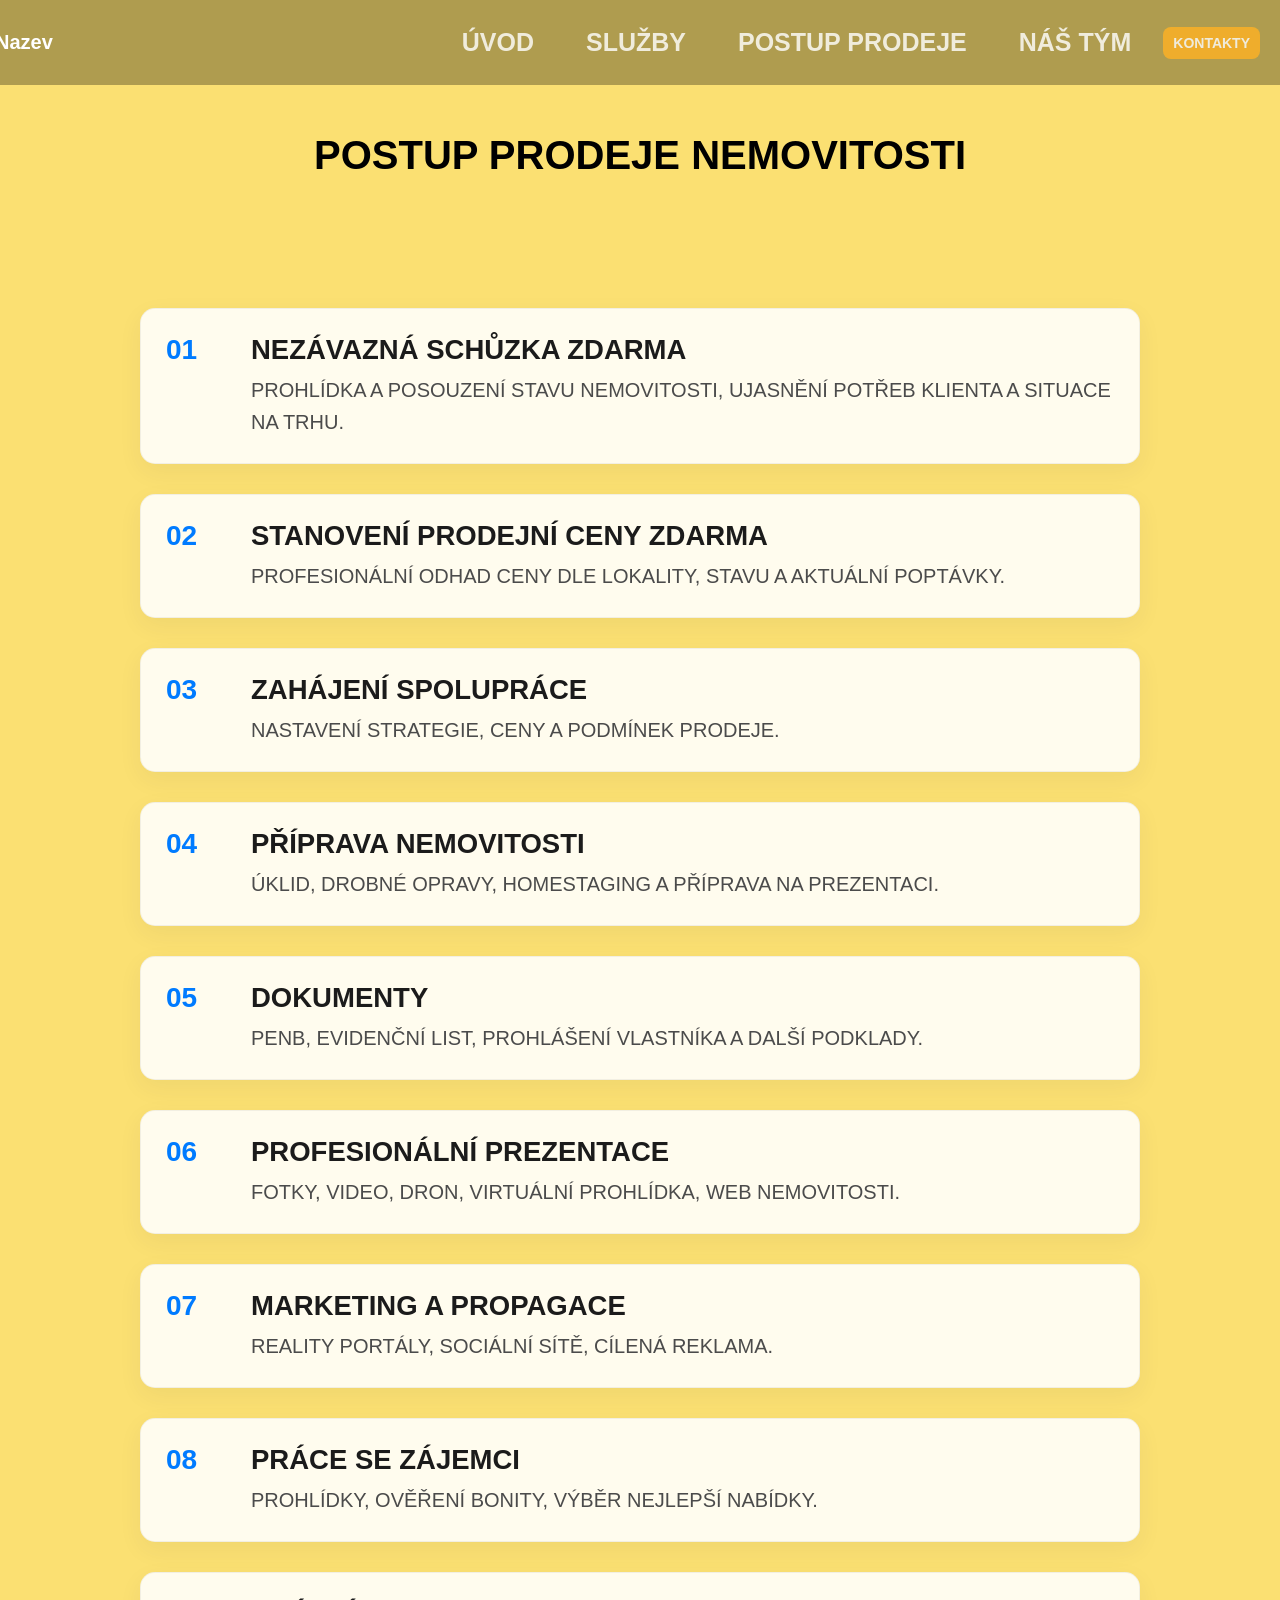
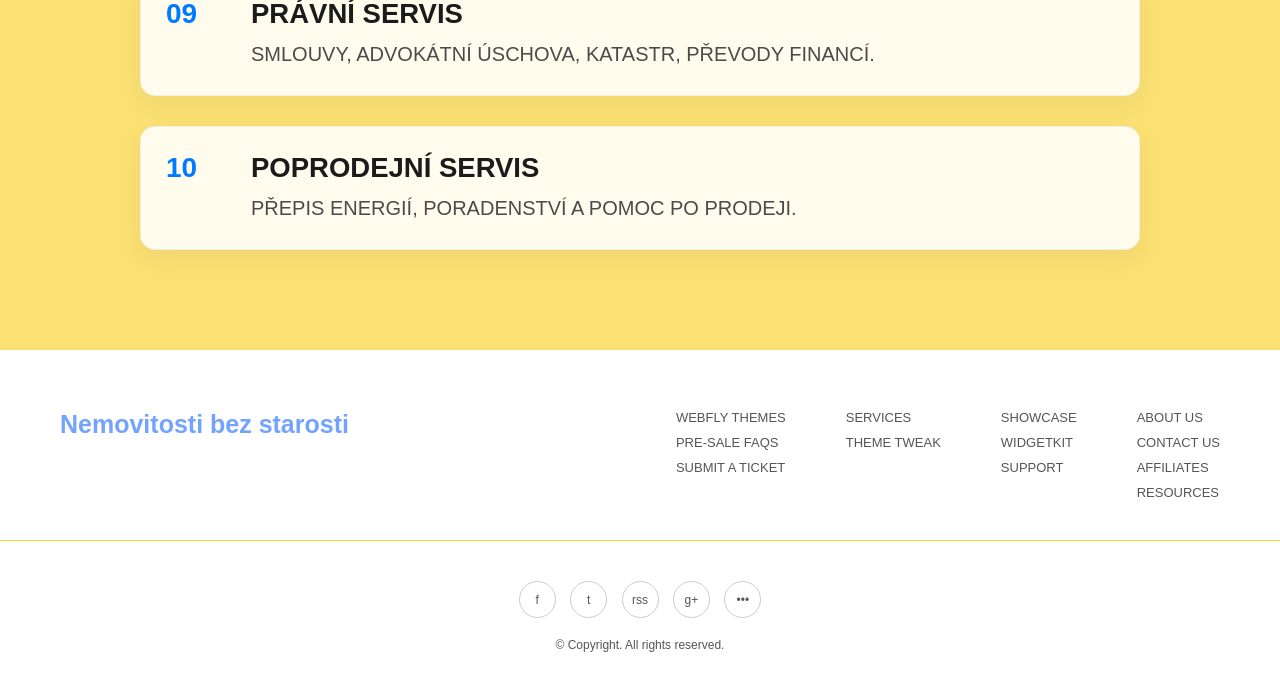
==== postup.html @ b630d9e5 "Add files via upload" ====
<!DOCTYPE html>

<html lang="cs">
<head>
    <meta charset="UTF-8">
    <meta name="viewport" content="width=device-width, initial-scale=1.0">
    <title>Real Estate Expert</title>
    <link rel="stylesheet" href="style.css">
    <link rel="stylesheet" href="https://unpkg.com/aos@next/dist/aos.css" />
</head>
<body>


  <script src="https://unpkg.com/aos@next/dist/aos.js"></script>
<script>
  AOS.init();
</script>




<header class="navbar">
  <div class="nav-inner">
    
    <div class="logo">Nazev</div>

    <!-- HAMBURGER -->
    <div class="hamburger" id="hamburger">
      <span></span>
      <span></span>
      <span></span>
    </div>

    <nav class="nav-pill" id="nav">
      <a href="index.html"><button>Úvod</button></a>
      <a href="index.html#services"><button>Služby</button></a>
      <a href="postup.html"><button>Postup prodeje</button></a>
      <a href="index.html#team"><button>Náš tým</button></a>
      <a href="index.html#contact" class="cta">Kontakty</a>
    </nav>

  </div>
</header>



<section class="process">
  <div class="container">

    <h2 class="process-title">
      POSTUP PRODEJE NEMOVITOSTI
    </h2>

    <div class="process-list">

      <div class="process-item">
        <div class="number">01</div>
        <div class="process-content">
          <h3>Nezávazná schůzka zdarma</h3>
          <p>Prohlídka a posouzení stavu nemovitosti, ujasnění potřeb klienta a situace na trhu.</p>
        </div>
      </div>

      <div class="process-item">
        <div class="number">02</div>
        <div class="process-content">
          <h3>Stanovení prodejní ceny zdarma</h3>
          <p>Profesionální odhad ceny dle lokality, stavu a aktuální poptávky.</p>
        </div>
      </div>

      <div class="process-item">
        <div class="number">03</div>
        <div class="process-content">
          <h3>Zahájení spolupráce</h3>
          <p>Nastavení strategie, ceny a podmínek prodeje.</p>
        </div>
      </div>

      <div class="process-item">
        <div class="number">04</div>
        <div class="process-content">
          <h3>Příprava nemovitosti</h3>
          <p>Úklid, drobné opravy, homestaging a příprava na prezentaci.</p>
        </div>
      </div>

      <div class="process-item">
        <div class="number">05</div>
        <div class="process-content">
          <h3>Dokumenty</h3>
          <p>PENB, evidenční list, prohlášení vlastníka a další podklady.</p>
        </div>
      </div>

      <div class="process-item">
        <div class="number">06</div>
        <div class="process-content">
          <h3>Profesionální prezentace</h3>
          <p>Fotky, video, dron, virtuální prohlídka, web nemovitosti.</p>
        </div>
      </div>

      <div class="process-item">
        <div class="number">07</div>
        <div class="process-content">
          <h3>Marketing a propagace</h3>
          <p>Reality portály, sociální sítě, cílená reklama.</p>
        </div>
      </div>

      <div class="process-item">
        <div class="number">08</div>
        <div class="process-content">
          <h3>Práce se zájemci</h3>
          <p>Prohlídky, ověření bonity, výběr nejlepší nabídky.</p>
        </div>
      </div>

      <div class="process-item">
        <div class="number">09</div>
        <div class="process-content">
          <h3>Právní servis</h3>
          <p>Smlouvy, advokátní úschova, katastr, převody financí.</p>
        </div>
      </div>

      <div class="process-item">
        <div class="number">10</div>
        <div class="process-content">
          <h3>Poprodejní servis</h3>
          <p>Přepis energií, poradenství a pomoc po prodeji.</p>
        </div>
      </div>

    </div>

  </div>
</section>




<footer class="footer" id="contact">

  <div class="container footer-top">

    <!-- LOGO -->
    <div class="footer-logo">
      <span class="blue"><b>Nemovitosti bez starosti</b></span><br>
    </div>

    <!-- MENU -->
    <div class="footer-columns">

      <div class="footer-col">
        <a href="#">WEBFLY THEMES</a>
        <a href="#">PRE-SALE FAQS</a>
        <a href="#">SUBMIT A TICKET</a>
      </div>

      <div class="footer-col">
        <a href="#">SERVICES</a>
        <a href="#">THEME TWEAK</a>
      </div>

      <div class="footer-col">
        <a href="#">SHOWCASE</a>
        <a href="#">WIDGETKIT</a>
        <a href="#">SUPPORT</a>
      </div>

      <div class="footer-col">
        <a href="#">ABOUT US</a>
        <a href="#">CONTACT US</a>
        <a href="#">AFFILIATES</a>
        <a href="#">RESOURCES</a>
      </div>

    </div>
  </div>

  <!-- LINE -->
  <div class="footer-divider"></div>

  <!-- BOTTOM -->
  <div class="container footer-bottom">

    <div class="footer-social">
      <a href="#">f</a>
      <a href="#">t</a>
      <a href="#">rss</a>
      <a href="#">g+</a>
      <a href="#">•••</a>
    </div>

    <p>© Copyright. All rights reserved.</p>

  </div>

</footer>


</body>
</html>
---- style.css ----
.container {
  width: 100%;
  max-width: 1200px;
  margin: auto;
  padding: 0 20px;
  box-sizing: border-box;
}

@media (max-width: 600px) {
  .container {
    padding: 0 15px;
  }
}

html, body {
  margin: 0;
  padding: 0;
  width: 100%;
  overflow-x: hidden;
}

html {
  scroll-behavior: smooth;
}

body {
  background: linear-gradient(to bottom, #F9D25D, #F9CE3B);
  min-height: 100vh;
}

body {
  background: linear-gradient(to bottom, #F9D25D, #F9CE3B);
  min-height: 100vh;
}

/* #5193FC - modra , #F9D25D - zluta , #FFB224 - oranzova */




/* NAVBAR */
.navbar {
  position: fixed;
  top: 0;
  width: 100%;
  z-index: 999;
  background: transparent;
  padding: 10px 20px;
  box-sizing: border-box;
  background: rgba(0,0,0,0.3);
}

.nav-inner {
  max-width: 1500px;
  margin: auto;
  display: flex;
  justify-content: space-between;
  align-items: center;
}

.logo {
  color: white;
  font-weight: bold;
  font-size: 20px;
  margin-left: -25px;
  gap: 30px;
  align-items: center;
}

.nav-pill a {
  text-decoration: none;
  color: white;
  font-size: 14px;
  opacity: 0.8;
  transition: 0.3s;
}

.nav-pill {
  display: flex;
  gap: 12px;
  align-items: center;
}

.nav-pill button {
  text-transform: uppercase;
}

.nav-pill a:hover {
  opacity: 1;
}

.nav-pill .cta {
  background: #FFB224;
  color: white;
  padding: 10px 20px;
  border-radius: 8px;
  font-weight: bold;
  text-transform: uppercase;
} 
 






/* HAMBURGER */
.hamburger {
  display: none;
  flex-direction: column;
  cursor: pointer;
  gap: 5px;
}

.hamburger span {
  width: 25px;
  height: 3px;
  background: white;
  display: block;
  transition: 0.3s;
}

/* MOBILE MENU */
@media (max-width: 768px) {
  .logo {
    font-size: 18px;
    margin-left: -10px;
  }

  .hamburger {
    display: flex;
    z-index: 1000;
  }

  .nav-pill {
    position: fixed;
    top: 40px;
    left: 0;
    right: 0;
    width: 100%;
    background: rgba(0,0,0,0.95);
    flex-direction: column;
    align-items: center;
    padding: 30px 0;
    gap: 20px;
    z-index: 998;

    transform: translateY(-120%);
    transition: 0.4s;
  }

  .nav-pill.active {
    transform: translateY(0);
  }

  .navbar {
    z-index: 1000;
  }

}







.hero {
  position: relative;
  left: 50%;
  right: 50%;
  margin-left: -50vw;
  margin-right: -50vw;
  width: 100vw;
  max-width: 100vw;
  min-height: 100vh;
  overflow: hidden;
  color: white;
  padding: 60px 20px 80px;
  box-sizing: border-box;
  display: flex;
  flex-direction: column;
  justify-content: flex-start;
  contain: layout style;
}

.hero-content {
  position: absolute;
  z-index: 2;
  top: 120px;
  left: 2.5%;
  display: flex;
  flex-direction: column;
  justify-content: flex-start;
  text-align: left;
  max-width: 90%;
}

.hero-slider {
  position: absolute;
  inset: 0;
  z-index: 0;
  overflow: hidden;
  contain: paint;
}

.slider-track {
  display: flex;
  width: max-content;
  height: 100%;
  transform: translate3d(0,0,0);
}

.slide {
  flex: 0 0 100vw;
  width: 100vw;
  height: 100%;
  background-size: cover;
  background-position: center;
  contain: paint;
}


.hero::after {
  content: "";
  position: absolute;
  inset: 0;
  z-index: 1;
  background: linear-gradient(90deg, rgba(0,0,0,0.32) 0%, rgba(0,0,0,0.16) 45%, rgba(0,0,0,0.10) 100%);
  pointer-events: none;
}

.hero-bg-pattern {
  position: absolute;
  inset: 0;
  z-index: 1;
  pointer-events: none;
  background:
    radial-gradient(125% 125% at 50% 90%, rgba(249, 210, 93, 0.12) 20%, rgba(81, 147, 252, 0.45) 100%),
    linear-gradient(120deg, rgba(255, 255, 255, 0.08), transparent 60%);
  opacity: 0.75;
}

.hero-identity {
  position: absolute;
  left: 2.5%;
  bottom: 60px;
  z-index: 2;
  display: flex;
  flex-direction: column;
  align-items: flex-start;
  text-align: left;
  width: 90%;
}

.hero-identity h1 {
  margin: 0 0 6px;
  font-size: clamp(20px, 3vw, 28px);
  font-weight: 700;
  color: #8b8b8b;
  text-shadow: 0 2px 8px rgba(0, 0, 0, 0.45);
  box-sizing: border-box;
  word-break: break-word;
}

.hero h2 {
  font-size: clamp(28px, 3.5vw, 44px);
  margin: 0 0 20px;
  line-height: 1.2;
  color: #FFB224;
  font-weight: 800;
  position: relative;
  top: 0;
}

.subtext {
  font-size: clamp(22px, 2.8vw, 32px);
  color: #5281cc;
  margin: 0 0 18px;
  line-height: 1.4;
}

.phone {
  font-size: clamp(28px, 3.5vw, 36px);
  margin: 0;
  color: #FFB224;
  text-align: left;
}

@media (max-width: 768px) {
  .hero {
    min-height: 100vh;
    padding: 100px 20px 100px;
  }

  .hero::after,
  .hero-bg-pattern {
    position: absolute;
  }

  .hero-content {
    top: 100px;
    left: 0;
    right: 0;
    transform: none;
    text-align: center;
    max-width: 90%;
    width: min(90%, 560px);
    margin: 0 auto;
    position: absolute;
  }

  .hero-content h2 {
    font-size: 26px;
    margin: 0 0 12px;
    top: 0;
  }

  .hero-content .subtext {
    font-size: 16px;
    margin: 0;
  }

  .hero-identity {
    left: 0;
    right: 0;
    transform: none;
    text-align: center;
    bottom: 60px;
    align-items: center;
    width: 100%;
    margin: 0 auto;
  }

  .hero-identity h1 {
    font-size: 18px;
    margin: 0 0 4px;
  }

  .hero-identity .phone {
    font-size: 16px;
    margin: 0;
  }
}

@media (max-width: 600px) {
  .hero {
    padding: 100px 15px 120px;
    min-height: 100vh;
  }

  .hero-content {
    top: 80px;
    left: 0;
    right: 0;
    transform: none;
    text-align: center;
    max-width: 100%;
    width: min(100%, 540px);
    margin: 0 auto;
    padding: 0 12px;
    box-sizing: border-box;
    position: absolute;
  }

  .hero-content h2 {
    font-size: 22px;
    margin: 0 0 8px;
    line-height: 1.16;
    top: 0;
    letter-spacing: 0.2px;
  }

  .hero-content .subtext {
    font-size: 14px;
    margin: 0;
    line-height: 1.35;
    max-width: 100%;
  }

  .hero-identity {
    left: 0;
    right: 0;
    transform: none;
    text-align: center;
    bottom: 60px;
    align-items: center;
    width: 90%;
    margin: 0 auto;
    display: flex;
    flex-direction: column;
  }

  .hero-identity h1 {
    font-size: 16px;
    margin: 0 0 3px;
    word-break: break-word;
  }

  .hero-identity .phone {
    font-size: 14px;
    margin: 0;
  }
}

/* BUTTONS */
.hero-buttons {
  display: flex;
  gap: 15px;
  flex-wrap: wrap;
}

.btn {
  padding: 12px 22px;
  border-radius: 3px;
  text-decoration: none;
  font-weight: bold;
  transition: 0.3s;
}

.primary {
  background: #FFB224;
  color: rgb(251, 251, 251);
  border-radius: 30px;
  font-weight: bold;
}

.secondary {
  background: #FFB224;
  color: rgb(252, 252, 252);
  border-radius: 30px;
  font-weight: bold;
}

.outline {
  border: 2px solid #FFB224;
  color: #FFB224;
  font-weight: bold;
}

.btn:hover {
  transform: translateY(-3px);
}

/* RESPONSIVE */
@media (max-width: 768px) {
  .hero-content {
    margin-left: 30px;
    margin-right: 20px;
  }

  .hero h1 {
    font-size: 40px;
  }

  .hero h2 {
    font-size: 26px;
  }
}





/* CONTENT SECTION - prekryti*/
.content {
  background: white;
  border-radius: 20px 20px 0 0;

  margin-top: -100px;   /* 👈 překrytí */
  padding: 80px 20px;

  position: relative;
  z-index: 2;
  box-shadow: 0 -20px 40px rgba(0,0,0,0.1);
}



body {
  margin: 0;
  font-family: Arial, sans-serif;
   margin: 0;
  font-family: Arial, sans-serif;
}



.btn-primary {
    background: #e63946;
    color: white;
    padding: 12px 20px;
    border-radius: 30px;
    text-decoration: none;
    margin-right: 10px;
    display: inline-block;
}




.section {
 padding: 60px 0;
 scroll-margin-top: 120px;
}

section[id] {
  scroll-margin-top: 120px;
}

.light {
background: #f8f9fa;
}

.grid {
display: flex;
gap: 20px;
flex-wrap: wrap;
}

.card {
flex: 1;
min-width: 250px;
padding: 20px;
border: 1px solid #eee;
border-radius: 10px;
}

.btn {
padding: 10px 20px;
text-decoration: none;
border-radius: 5px;
}


.contact form {
display: flex;
flex-direction: column;
gap: 10px;
margin-top: 20px;
}

input, textarea {
padding: 10px;
border: 1px solid #ccc;
border-radius: 5px;
}









.about {
    padding: 80px 0;
    background: #ffffff;
}

.about-wrapper {
    display: flex;
    align-items: center;
    gap: 50px;
    flex-wrap: wrap;
}

/* IMAGE */
.about-image {
    flex: 1;
}

.about-image img {
    width: 100%;
    border-radius: 20px;
}

/* TEXT */
.about-text {
    flex: 1;
}


.section-label {
    text-transform: uppercase;
    font-size: 32px;
    letter-spacing: 1px;
    color: #72a3ff; 
    font-weight: bold;
}

@media (max-width: 600px) {
    .section-label {
        font-size: 20px;
    }
}

.about h2 {
    font-size: 36px;
    margin: 15px 0;
    line-height: 1.3;
}

.highlight {
    color: #FFB224;
}

.highlight-text {
    color: #cb3737;
}

.about p {
    color: #555;
    margin-bottom: 15px;
}


/* From Uiverse.io by biswacpcode */ 
button {
  color: white;
  text-decoration: none;
  font-size: 25px;
  border: none;
  background: none;
  font-weight: 600;
  font-family: 'Poppins', sans-serif;
}

button::before {
  margin-left: auto;
}

button::after, button::before {
  content: '';
  width: 0%;
  height: 2px;
  background: #5193FC;
  display: block;
  transition: 0.5s;
}

button:hover::after, button:hover::before {
  width: 100%;
}











.services {
    padding: 60px 0;
    background: transparent;
}

.services h2 {
    font-size: 36px;
    margin: 10px 0 40px;
    color: white;
    text-transform: uppercase;
}

.services-grid {
    display: grid;
    grid-template-columns: repeat(3, 1fr);
    gap: 25px;
}

/* CARD */
.service-card {
    background: white;
    padding: 25px;
    border-radius: 15px;
    border: 1px solid #eee;
    transition: 0.3s;
    background: linear-gradient(135deg, #f8f9fa, #e0f7fa); /* jemný gradient */
    box-shadow: 0 4px 15px rgba(0,0,0,0.1);
}

.service-card:hover {
    transform: translateY(-5px);
    box-shadow: 0 10px 30px rgba(0,0,0,0.08);
}

/* ICON */
.icon {
    width: 50px;
    height: 50px;
    background: #a8dadc; /* světle modrá */
    display: flex;
    align-items: center;
    justify-content: center;
    border-radius: 12px;
    font-size: 22px;
    margin-bottom: 15px;
}

/* TEXT */
.service-card h3 {
    margin-bottom: 10px;
}

.service-card p {
    color: #555;
    font-size: 14px;
}

/* RESPONSIVE */
@media (max-width: 900px) {
    .services-grid {
        grid-template-columns: repeat(2, 1fr);
    }

    .services h2 {
        font-size: 28px;
    }
}

@media (max-width: 600px) {
    .services-grid {
        grid-template-columns: 1fr;
    }

    .services {
        padding: 40px 0;
    }

    .services h2 {
        font-size: 22px;
        margin: 10px 0 20px;
    }

    .service-card {
        padding: 15px;
    }

    .icon {
        width: 40px;
        height: 40px;
        font-size: 18px;
    }
}







.stats {
    padding: 60px 0;
    background: #E0F7FF;
    position: relative;
    width: 100%;
    z-index: 3;
}

/* jemný "pattern" efekt (tečky) */
.stats::before {
    content: "";
    position: absolute;
    inset: 0;
    background-image: radial-gradient(transparent 1px, transparent 1px);
    background-size: 20px 20px;
    opacity: 0.4;
    pointer-events: none;
}

.stats .container {
    position: relative;
    z-index: 1;
    max-width: 1500px;
    margin: 0 auto;
    padding: 0 20px;
}

.stats h2 {
    font-size: 36px;
    margin: 10px 0 50px;
    color: #1d3557;
    text-transform: uppercase;
}

/* GRID */
.stats-grid {
    display: grid;
    grid-template-columns: repeat(4, 1fr);
    gap: 40px;
}

/* ITEM */
.stat {
    text-align: left;
}

.stat h3 {
    font-size: 48px;
    margin: 0;
    color: #1d3557; /* tmavší modrá */
}

.stat p {
    margin-top: 5px;
    font-size: 18px;
    color: #333;
    text-transform: uppercase;
    letter-spacing: 1px;
}

/* RESPONSIVE */
@media (max-width: 900px) {
    .stats-grid {
        grid-template-columns: repeat(2, 1fr);
    }
}

@media (max-width: 500px) {
    .hero {
        padding: 100px 12px 100px;
    }

    .hero-content {
        top: 70px;
        left: 42.5%;
        transform: translateX(-50%);
        text-align: center;
        max-width: 95%;
        width: 95%;
        position: absolute;
    }

    .hero-content h2 {
        font-size: 22px;
        margin: 0 0 8px;
        line-height: 1.1;
        word-wrap: break-word;
    }

    .hero-content .subtext {
        font-size: 16px;
        margin: 0;
        line-height: 1.2;
    }

    .hero-identity {
        left: 50%;
        transform: translateX(-50%);
        text-align: center;
        bottom: 50px;
        align-items: center;
        width: 90%;
        display: flex;
        flex-direction: column;
        position: absolute;
    }

    .hero-identity h1 {
        font-size: 15px;
        margin: 0 0 3px;
        word-break: break-word;
    }

    .hero-identity .phone {
        font-size: 13px;
        margin: 0;
    }

    .stats {
        padding: 60px 0;
    }

    .stats-grid {
        grid-template-columns: 1fr;
    }

    .stat h3 {
        font-size: 36px;
    }

    .stats h2 {
        font-size: 24px;
        margin: 0 0 30px;
    }

    .stat {
        text-align: center;
    }

    .stat p {
        font-size: 14px;
    }
}


.blue {
  color: #72a3ff;
  font-weight: bold;
  font-size: 25px;
}



.footer {
  background: #ffffff;
  color: #222;
  padding: 60px 0 30px;
}

/* TOP */
.footer-top {
  display: flex;
  justify-content: space-between;
  align-items: flex-start;
  gap: 60px;
  flex-wrap: wrap;
}

/* LOGO */
.footer-logo h2 {
  margin: 0;
  font-size: 24px;
}

.footer-logo p {
  font-size: 12px;
  color: #aaa;
  margin-top: 5px;
}

/* COLUMNS */
.footer-columns {
  display: flex;
  gap: 60px;
  flex-wrap: wrap;
}

.footer-col {
  display: flex;
  flex-direction: column;
  gap: 10px;
}

.footer-col a {
  text-decoration: none;
  color: #555;
  font-size: 13px;
  transition: 0.3s;
}

.footer-col a:hover {
  color: #007bff;
}

/* LINE */
.footer-divider {
  height: 1px;
  background: #FCD132;
  margin: 40px 0;
}

/* BOTTOM */
.footer-bottom {
  text-align: center;
}

/* SOCIAL */
.footer-social {
  margin-bottom: 20px;
}

.footer-social a {
  display: inline-flex;
  align-items: center;
  justify-content: center;
  width: 35px;
  height: 35px;
  border: 1px solid #ccc;
  border-radius: 50%;
  margin: 0 5px;
  color: #555;
  text-decoration: none;
  font-size: 12px;
  transition: 0.3s;
}

.footer-social a:hover {
  border-color: #007bff;
  color: #007bff;
}

/* COPYRIGHT */
.footer-bottom p {
  font-size: 12px;
  color: #555;
}

/* RESPONSIVE */
@media (max-width: 768px) {
  .footer-top {
    flex-direction: column;
    gap: 30px;
  }

  .footer-columns {
    gap: 30px;
  }
}


/* MODERN ABOUT SECTION */
.about-modern {
  background: #f7f9fb;
  padding: 120px 0;
  color: white;
  overflow: hidden;
}

.about-modern-wrapper {
  display: flex;
  align-items: center;
  justify-content: space-between;
  gap: 60px;
}

/* LEFT SIDE */
.about-left {
  flex: 1;
  max-width: 600px;
}

.about-left h2 {
  font-size: 72px;
  line-height: 1;
  margin: 20px 0;
  font-weight: 800;
  color: white;
  text-transform: uppercase;
}

/* rámeček kolem textu */
.about-left h2 {
  position: relative;
  display: inline-block;
}

.about-left h2::before {
  content: "";
  position: absolute;
  inset: 0;
  pointer-events: none;
}

.about-left p {
  color: white;
  font-size: 16px;
  line-height: 1.6;
  margin-bottom: 30px;
  text-transform: uppercase;
}


/* RIGHT SIDE IMAGE */
.about-right {
  flex: 1;
  display: flex;
  justify-content: center;
}

.about-right img {
  width: 100%;
  max-width: 500px;
  border-radius: 20px;
  transform: rotate(-8deg);
  box-shadow: 0 30px 60px rgba(0,0,0,0.4);
  transition: 0.4s;
}

.about-right img:hover {
  transform: rotate(-5deg) scale(1.02);
}

/* RESPONSIVE */
@media (max-width: 900px) {
  .about-modern-wrapper {
    flex-direction: column;
    text-align: center;
  }

  .about-left h2 {
    font-size: 48px;
  }

  .about-right img {
    transform: none;
  }
}










.process {
  padding: 100px 0;
  background: #fbe072;
  text-transform: uppercase;
}

.process-title {
  text-align: center;
  font-size: 40px;
  margin-bottom: 130px;
}

.process-title span {
  color: #FFB224;
}

/* LIST */
.process-list {
  max-width: 1000px;
  margin: 0 auto;
  display: flex;
  flex-direction: column;
  gap: 30px;
}

/* ITEM */
.process-item {
  display: flex;
  align-items: flex-start;
  gap: 25px;
  padding: 25px;
  border-radius: 15px;
  background: rgba(255, 255, 255, 0.88);
  border: 1px solid rgba(0, 0, 0, 0.05);
  box-shadow: 0 8px 24px rgba(45, 58, 74, 0.06);
  transition: 0.3s;
}
.process-content {
  flex: 1;
  background: transparent;
  color: #1b1b1b;
}

.process-item:hover {
  transform: translateY(-5px);
  box-shadow: 0 10px 30px rgba(0,0,0,0.08);
}

/* NUMBER */
.number {
  font-size: 28px;
  font-weight: bold;
  color: #007bff;
  min-width: 60px;
}

/* CONTENT */
.process-content {
  font-size: 25px;
  border-radius: 12px;
}

.process-content h3 {
  margin: 0 0 8px;
  color: #1b1b1b;
  font-size: 1.1em;
}

.process-content p {
  margin: 0;
  color: #4b4b4b;
  font-size: 20px;
  line-height: 1.6;
}

/* MOBILE */
@media (max-width: 600px) {
  .process-item {
    flex-direction: column;
  }

  .number {
    font-size: 22px;
  }

  /* reduce heavy backdrop on mobile to avoid repaint jank */
  .navbar {
    backdrop-filter: none;
    background: rgba(0,0,0,0.85);
  }
}



.team {
  padding: 60px 0;
  background: transparent;
  text-align: center;
}

.team-title {
  font-size: 36px;
  margin-bottom: 40px;
  color: #72a3ff;
}

/* GRID */
.team-grid {
  display: grid;
  grid-template-columns: repeat(3, 1fr);
  gap: 40px;
}

/* CARD */
.team-card {
  background: white;
  padding: 40px 20px;
  border-radius: 20px;
  border: 1px solid #eee;
  transition: 0.3s;
}

.team-card:hover {
  transform: translateY(-8px);
  box-shadow: 0 15px 40px rgba(0,0,0,0.08);
}

/* IMAGE */
.team-img {
  width: 130px;
  height: 130px;
  margin: 0 auto 20px;
  border-radius: 50%;
  overflow: hidden;
  border: 4px solid #007bff; /* 👈 modrá barva */
}

.team-img img {
  width: 100%;
  height: 100%;
  object-fit: cover;
}

/* TEXT */
.team-card h3 {
  margin: 10px 0 5px;
  color: #4b8bff;
}

.team-card span {
  display: block;
  color: #3b3b3b;
  font-size: 20px;
  margin-bottom: 15px;
}

.contact {
  font-size: 18px;
  color: #555;
  margin: 5px 0;
}

.team-subtitle {
  font-size: 20px;
  color: #72a3ff;
  margin-bottom: 30px;
  font-weight: 700;
}

/* RESPONSIVE */
@media (max-width: 900px) {
  .team-grid {
    grid-template-columns: repeat(2, 1fr);
  }
}

@media (max-width: 600px) {
  .team-grid {
    grid-template-columns: 1fr;
  }

  .team {
    padding: 40px 0;
  }

  .team-title {
    font-size: 22px;
    margin-bottom: 10px;
  }

  .team-subtitle {
    font-size: 14px;
    margin-bottom: 20px;
  }
}







.location {
  padding: 80px 0;
  background: transparent;
}

.location-wrapper {
  display: flex;
  align-items: center;
  gap: 50px;
  justify-content: center;
  max-width: 1400px;
  margin: 0 auto;
}

/* LEFT */
.location-text {
  flex: 1;
  max-width: 600px;
  text-align: center;
}

.location-text h2 {
  font-size: 42px;
  margin-bottom: 20px;
  color: #72a3ff;
  text-align: center;
}

.location-text p {
  margin-bottom: 18px;
  color: #ffffff;
  font-size: 20px;
  line-height: 1.6;
  text-align: center;
}

.location-text strong {
  color: #72a3ff;
  font-weight: 700;
  display: block;
}

.location-text strong
.location-text  {
  color: #ff3b3b !important;
}

.location-phone-label {
  font-size: 20px;
  display: block;
  text-align: center;
}

.location-phone {
  font-size: 24px;
  color: #ff3b3b;
  display: block;
  text-align: center;
}

/* RIGHT */
.location-map {
  flex: 1;
  max-width: 600px;
}

.location-map iframe {
  width: 100%;
  height: 500px;
  border: none;
  border-radius: 20px;
  box-shadow: 0 10px 30px rgba(0,0,0,0.1);
}

/* RESPONSIVE */
@media (max-width: 768px) {
  .location {
    padding: 60px 0;
  }

  .location-wrapper {
    flex-direction: column;
    gap: 30px;
  }

  .location-text {
    max-width: 100%;
    text-align: center;
  }

  .location-text h2 {
    font-size: 28px;
    margin-bottom: 12px;
    text-align: center;
  }

  .location-text p {
    font-size: 16px;
    margin-bottom: 12px;
    text-align: center;
  }

  .location-phone-label {
    font-size: 16px;
    text-align: center;
  }

  .location-phone {
    font-size: 18px;
    text-align: center;
  }

  .location-map {
    max-width: 100%;
  }

  .location-map iframe {
    height: 350px;
  }
}


/* Additional responsive tweaks for very small phones and larger notebooks */
@media (max-width: 400px) {
  .logo { font-size: 16px; margin-left: -10px; }
  
  .hero { 
    padding: 90px 10px 90px; 
  }
  
  .hero-content {
    top: 60px;
    left: 0;
    right: 0;
    transform: none;
    text-align: center;
    max-width: 100%;
    width: 100%;
    padding: 0 8px;
    margin: 0 auto;
    position: absolute;
  }
  
  .hero h2 { 
    font-size: 19px;
    margin: 0 0 6px;
    word-wrap: break-word;
    line-height: 1.1;
    letter-spacing: 0.1px;
  }
  
  .hero-content .subtext {
    font-size: 12px;
    margin: 0;
    line-height: 1.25;
  }
  
  .subtext { font-size: 12px; }
  
  .hero-identity {
    left: 0;
    right: 0;
    transform: none;
    text-align: center;
    bottom: 45px;
    align-items: center;
    width: 95%;
    margin: 0 auto;
    display: flex;
    flex-direction: column;
    position: absolute;
  }
  
  .hero-identity h1 {
    font-size: 14px;
    margin: 0 0 2px;
    word-break: break-word;
  }
  
  .phone { 
    font-size: 12px;
  }
  
  .nav-pill .cta { padding: 8px 12px; font-size: 13px; }
  .hamburger span { width: 20px; }
}

@media (min-width: 1024px) {
  /* Make hero full-screen on notebooks/desktops */
  .hero { min-height: 100vh; padding: 40px 60px; display: flex; align-items: center; justify-content: center; }
  .hero-content { margin-top: 0; max-width: 1100px; }
  .hero h2 { font-size: clamp(28px, 2.8vw, 40px); }
  .services-grid { grid-template-columns: repeat(3, 1fr); }
  .stats-grid { grid-template-columns: repeat(4, 1fr); }
}

/* Improve touch targets */
.nav-pill a, .nav-pill button, .nav-pill .cta {
  padding: 8px 10px;
}

/* Ensure images and iframes never overflow */
img, iframe { max-width: 100%; height: auto; }

/* Device-specific fine-tuning */
@media (max-width: 420px) {
  .nav-pill a { font-size: 14px; }
  .logo { font-size: 18px; }
  .hero { padding: 80px 14px 40px; }
  .hero h2 { font-size: 20px; }
  .subtext { font-size: 15px; }
  .phone { font-size: 20px; }
  .hero-identity {
    bottom: 30px;
    left: 50%;
    right: 0;
    width: 100%;
    margin: 0 auto;
    align-items: center;
    text-align: center;
  }
  .services-grid { gap: 18px; }
  .service-card { padding: 18px; }
  .team-card { padding: 24px 16px; }
  .team-img { width: 110px; height: 110px; }
  .stats h2 { font-size: 22px; }
  .stat h3 { font-size: 32px; }
}

@media (max-width: 375px) {
  .nav-pill a { font-size: 13px; }
  .logo { font-size: 17px; }
  .hero { padding: 70px 12px 36px; }
  .hero h2 { font-size: 18px; }
  .subtext { font-size: 14px; }
  .phone { font-size: 18px; }
  .hero-identity {
    bottom: 24px;
    left: 0;
    right: 0;
    width: 100%;
    margin: 0 auto;
    align-items: center;
    text-align: center;
  }
  .services-grid { grid-template-columns: 1fr; }
  .team-grid { grid-template-columns: 1fr; }
  .stats-grid { grid-template-columns: 1fr; }
}

@media (max-width: 320px) {
  .logo { font-size: 15px; }
  .nav-pill a { padding: 6px 8px; }
  .hero h2 { font-size: 16px; }
  .subtext { font-size: 13px; }
  .phone { font-size: 16px; }
  .hero { padding: 60px 10px 30px; }
  .hero-identity h1 { font-size: 18px; }
  .section-label { font-size: 20px; }
  .services h2, .about h2 { font-size: 20px; }
}

/* Hamburger open animation */
.hamburger.open span:nth-child(1) {
  transform: translateY(8px) rotate(45deg);
}
.hamburger.open span:nth-child(2) {
  opacity: 0;
}
.hamburger.open span:nth-child(3) {
  transform: translateY(-8px) rotate(-45deg);
}
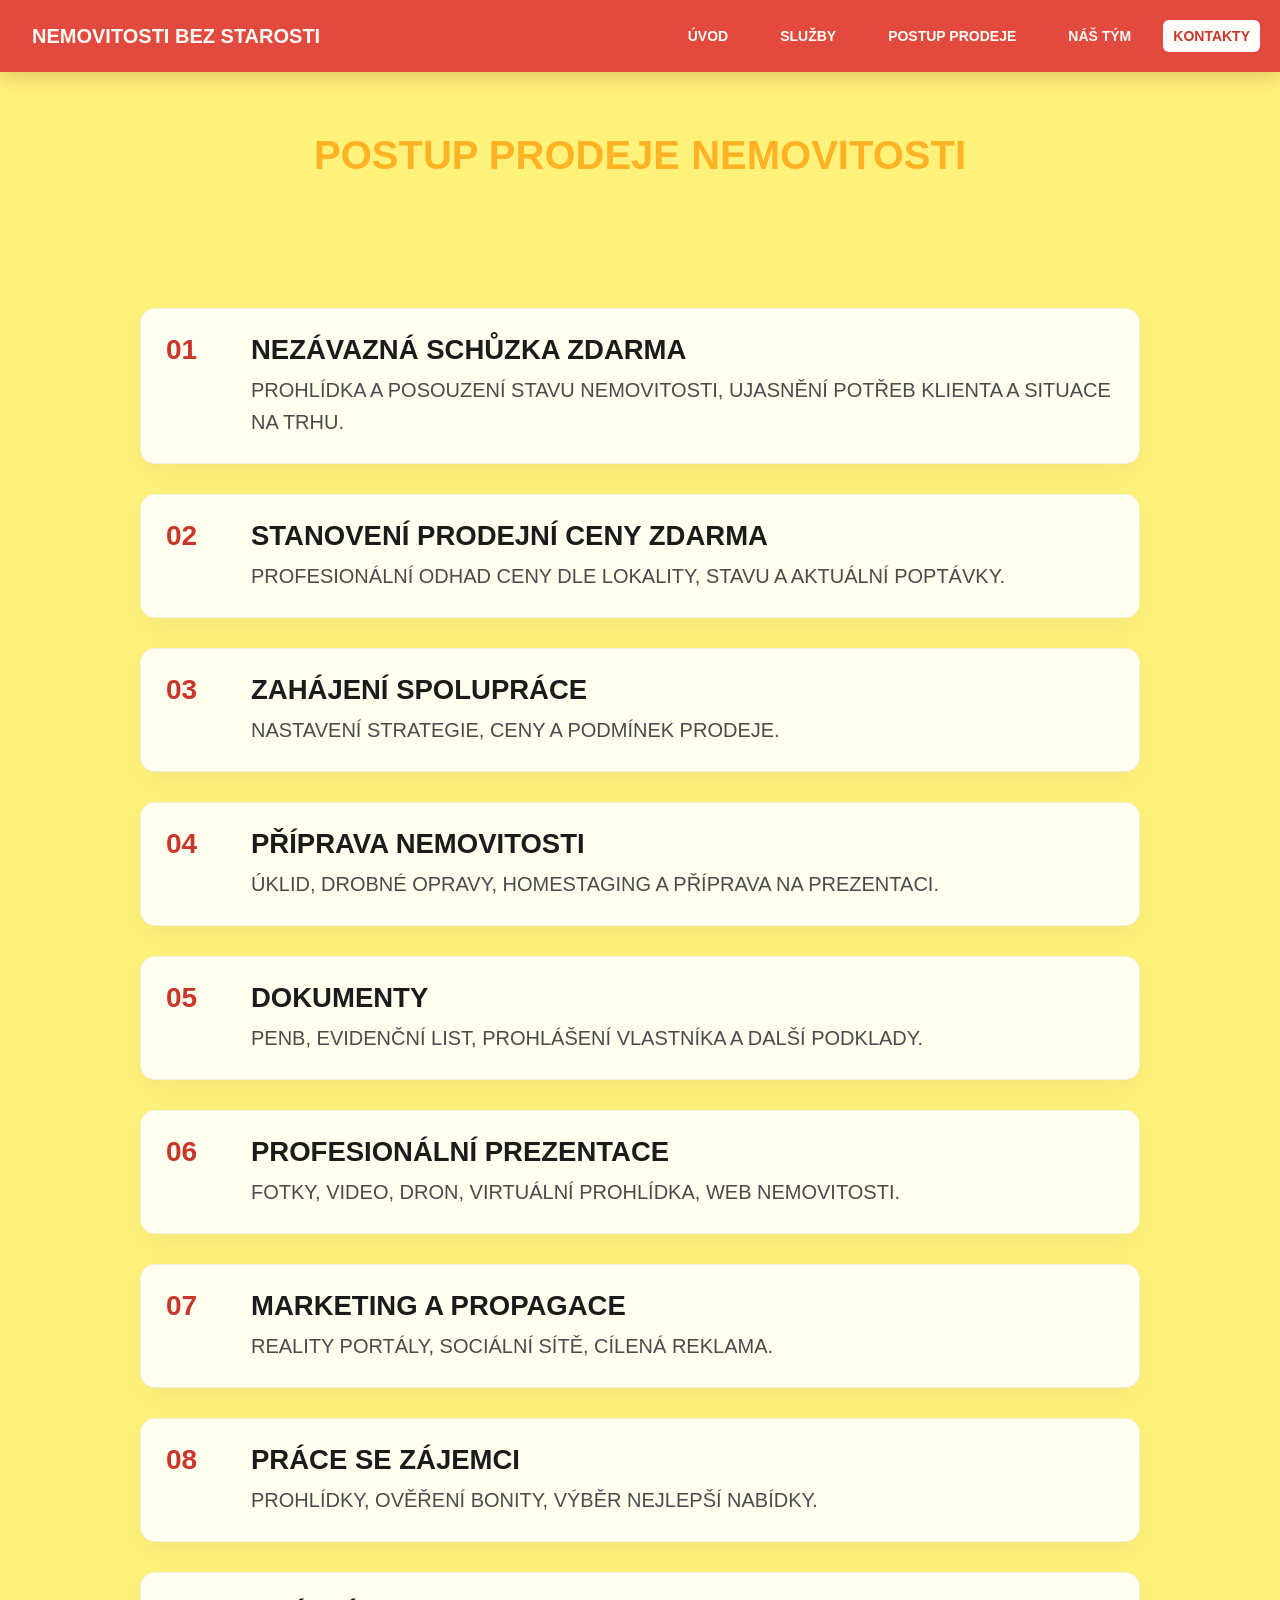
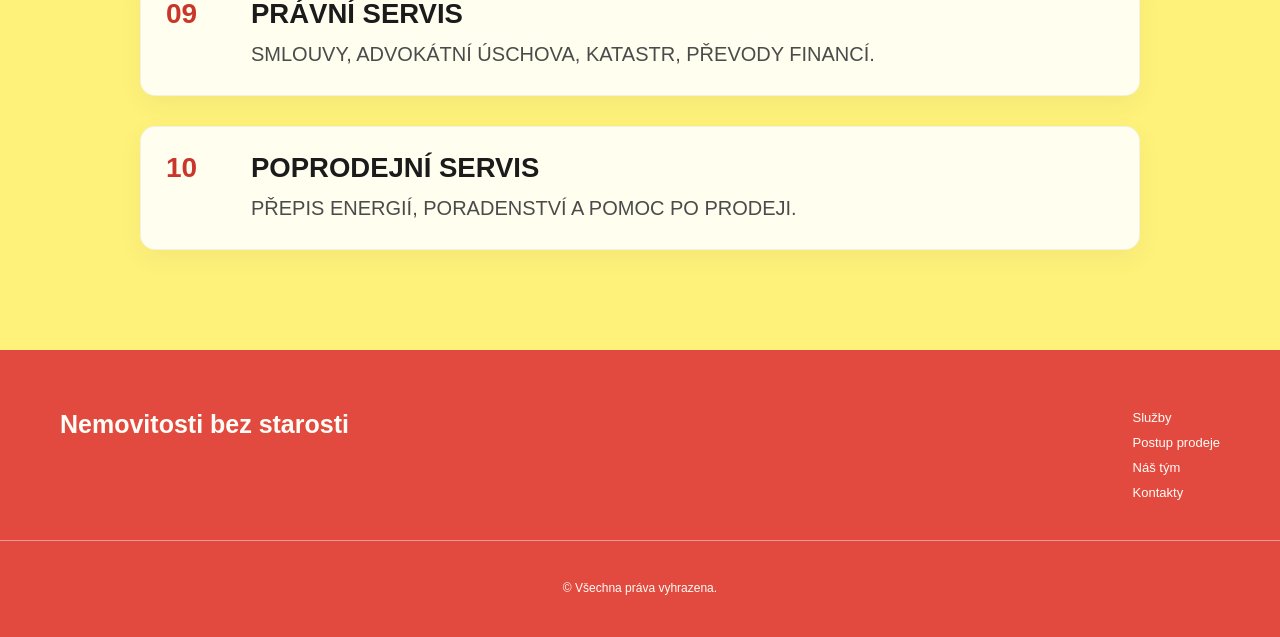
==== commit aeaba026: "Add files via upload" ====
--- a/postup.html
+++ b/postup.html
@@ -4,7 +4,7 @@
 <head>
     <meta charset="UTF-8">
     <meta name="viewport" content="width=device-width, initial-scale=1.0">
-    <title>Real Estate Expert</title>
+    <title data-content="page_title">Nemovitosti bez starostí</title>
     <link rel="stylesheet" href="style.css">
     <link rel="stylesheet" href="https://unpkg.com/aos@next/dist/aos.css" />
 </head>
@@ -22,7 +22,7 @@
 <header class="navbar">
   <div class="nav-inner">
     
-    <div class="logo">Nazev</div>
+    <div class="logo" data-content="brand_name">NEMOVITOSTI BEZ STAROSTI</div>
 
     <!-- HAMBURGER -->
     <div class="hamburger" id="hamburger">
@@ -32,11 +32,11 @@
     </div>
 
     <nav class="nav-pill" id="nav">
-      <a href="index.html"><button>Úvod</button></a>
-      <a href="index.html#services"><button>Služby</button></a>
-      <a href="postup.html"><button>Postup prodeje</button></a>
-      <a href="index.html#team"><button>Náš tým</button></a>
-      <a href="index.html#contact" class="cta">Kontakty</a>
+      <a href="index.html"><button data-content="nav_home">Úvod</button></a>
+      <a href="index.html#services"><button data-content="nav_services">Služby</button></a>
+      <a href="postup.html"><button data-content="nav_process">Postup prodeje</button></a>
+      <a href="index.html#team"><button data-content="nav_team">Náš tým</button></a>
+      <a href="index.html#contact" class="cta" data-content="nav_contact">Kontakty</a>
     </nav>
 
   </div>
@@ -48,7 +48,7 @@
   <div class="container">
 
     <h2 class="process-title">
-      POSTUP PRODEJE NEMOVITOSTI
+      <span data-content="process_title">POSTUP PRODEJE NEMOVITOSTI</span>
     </h2>
 
     <div class="process-list">
@@ -56,80 +56,80 @@
       <div class="process-item">
         <div class="number">01</div>
         <div class="process-content">
-          <h3>Nezávazná schůzka zdarma</h3>
-          <p>Prohlídka a posouzení stavu nemovitosti, ujasnění potřeb klienta a situace na trhu.</p>
+          <h3 data-content="process_01_title">Nezávazná schůzka zdarma</h3>
+          <p data-content="process_01_text">Prohlídka a posouzení stavu nemovitosti, ujasnění potřeb klienta a situace na trhu.</p>
         </div>
       </div>
 
       <div class="process-item">
         <div class="number">02</div>
         <div class="process-content">
-          <h3>Stanovení prodejní ceny zdarma</h3>
-          <p>Profesionální odhad ceny dle lokality, stavu a aktuální poptávky.</p>
+          <h3 data-content="process_02_title">Stanovení prodejní ceny zdarma</h3>
+          <p data-content="process_02_text">Profesionální odhad ceny dle lokality, stavu a aktuální poptávky.</p>
         </div>
       </div>
 
       <div class="process-item">
         <div class="number">03</div>
         <div class="process-content">
-          <h3>Zahájení spolupráce</h3>
-          <p>Nastavení strategie, ceny a podmínek prodeje.</p>
+          <h3 data-content="process_03_title">Zahájení spolupráce</h3>
+          <p data-content="process_03_text">Nastavení strategie, ceny a podmínek prodeje.</p>
         </div>
       </div>
 
       <div class="process-item">
         <div class="number">04</div>
         <div class="process-content">
-          <h3>Příprava nemovitosti</h3>
-          <p>Úklid, drobné opravy, homestaging a příprava na prezentaci.</p>
+          <h3 data-content="process_04_title">Příprava nemovitosti</h3>
+          <p data-content="process_04_text">Úklid, drobné opravy, homestaging a příprava na prezentaci.</p>
         </div>
       </div>
 
       <div class="process-item">
         <div class="number">05</div>
         <div class="process-content">
-          <h3>Dokumenty</h3>
-          <p>PENB, evidenční list, prohlášení vlastníka a další podklady.</p>
+          <h3 data-content="process_05_title">Dokumenty</h3>
+          <p data-content="process_05_text">PENB, evidenční list, prohlášení vlastníka a další podklady.</p>
         </div>
       </div>
 
       <div class="process-item">
         <div class="number">06</div>
         <div class="process-content">
-          <h3>Profesionální prezentace</h3>
-          <p>Fotky, video, dron, virtuální prohlídka, web nemovitosti.</p>
+          <h3 data-content="process_06_title">Profesionální prezentace</h3>
+          <p data-content="process_06_text">Fotky, video, dron, virtuální prohlídka, web nemovitosti.</p>
         </div>
       </div>
 
       <div class="process-item">
         <div class="number">07</div>
         <div class="process-content">
-          <h3>Marketing a propagace</h3>
-          <p>Reality portály, sociální sítě, cílená reklama.</p>
+          <h3 data-content="process_07_title">Marketing a propagace</h3>
+          <p data-content="process_07_text">Reality portály, sociální sítě, cílená reklama.</p>
         </div>
       </div>
 
       <div class="process-item">
         <div class="number">08</div>
         <div class="process-content">
-          <h3>Práce se zájemci</h3>
-          <p>Prohlídky, ověření bonity, výběr nejlepší nabídky.</p>
+          <h3 data-content="process_08_title">Práce se zájemci</h3>
+          <p data-content="process_08_text">Prohlídky, ověření bonity, výběr nejlepší nabídky.</p>
         </div>
       </div>
 
       <div class="process-item">
         <div class="number">09</div>
         <div class="process-content">
-          <h3>Právní servis</h3>
-          <p>Smlouvy, advokátní úschova, katastr, převody financí.</p>
+          <h3 data-content="process_09_title">Právní servis</h3>
+          <p data-content="process_09_text">Smlouvy, advokátní úschova, katastr, převody financí.</p>
         </div>
       </div>
 
       <div class="process-item">
         <div class="number">10</div>
         <div class="process-content">
-          <h3>Poprodejní servis</h3>
-          <p>Přepis energií, poradenství a pomoc po prodeji.</p>
+          <h3 data-content="process_10_title">Poprodejní servis</h3>
+          <p data-content="process_10_text">Přepis energií, poradenství a pomoc po prodeji.</p>
         </div>
       </div>
 
@@ -152,31 +152,12 @@
 
     <!-- MENU -->
     <div class="footer-columns">
-
       <div class="footer-col">
-        <a href="#">WEBFLY THEMES</a>
-        <a href="#">PRE-SALE FAQS</a>
-        <a href="#">SUBMIT A TICKET</a>
+        <a href="index.html#services" data-content="nav_services">Služby</a>
+        <a href="postup.html" data-content="nav_process">Postup prodeje</a>
+        <a href="index.html#team" data-content="nav_team">Náš tým</a>
+        <a href="index.html#contact" data-content="nav_contact">Kontakty</a>
       </div>
-
-      <div class="footer-col">
-        <a href="#">SERVICES</a>
-        <a href="#">THEME TWEAK</a>
-      </div>
-
-      <div class="footer-col">
-        <a href="#">SHOWCASE</a>
-        <a href="#">WIDGETKIT</a>
-        <a href="#">SUPPORT</a>
-      </div>
-
-      <div class="footer-col">
-        <a href="#">ABOUT US</a>
-        <a href="#">CONTACT US</a>
-        <a href="#">AFFILIATES</a>
-        <a href="#">RESOURCES</a>
-      </div>
-
     </div>
   </div>
 
@@ -186,21 +167,14 @@
   <!-- BOTTOM -->
   <div class="container footer-bottom">
 
-    <div class="footer-social">
-      <a href="#">f</a>
-      <a href="#">t</a>
-      <a href="#">rss</a>
-      <a href="#">g+</a>
-      <a href="#">•••</a>
-    </div>
-
-    <p>© Copyright. All rights reserved.</p>
+    <p>© Všechna práva vyhrazena.</p>
 
   </div>
 
 </footer>
 
+<script src="google-config.js"></script>
+<script src="site-content.js"></script>
 
 </body>
 </html>
-
--- a/style.css
+++ b/style.css
@@ -25,19 +25,9 @@
 }
 
 body {
-  background: linear-gradient(to bottom, #F9D25D, #F9CE3B);
+  background: linear-gradient(to bottom, #ffedaa, #ffe47a);
   min-height: 100vh;
 }
-
-body {
-  background: linear-gradient(to bottom, #F9D25D, #F9CE3B);
-  min-height: 100vh;
-}
-
-/* #5193FC - modra , #F9D25D - zluta , #FFB224 - oranzova */
-
-
-
 
 /* NAVBAR */
 .navbar {
@@ -45,10 +35,9 @@
   top: 0;
   width: 100%;
   z-index: 999;
-  background: transparent;
   padding: 10px 20px;
   box-sizing: border-box;
-  background: rgba(0,0,0,0.3);
+  background: #ff3b3b;
 }
 
 .nav-inner {
@@ -60,7 +49,7 @@
 }
 
 .logo {
-  color: white;
+  color: #fff;
   font-weight: bold;
   font-size: 20px;
   margin-left: -25px;
@@ -70,9 +59,9 @@
 
 .nav-pill a {
   text-decoration: none;
-  color: white;
+  color: #fff;
   font-size: 14px;
-  opacity: 0.8;
+  opacity: 1;
   transition: 0.3s;
 }
 
@@ -84,6 +73,8 @@
 
 .nav-pill button {
   text-transform: uppercase;
+  color: #fff;
+  font-size: 14px;
 }
 
 .nav-pill a:hover {
@@ -139,7 +130,7 @@
     left: 0;
     right: 0;
     width: 100%;
-    background: rgba(0,0,0,0.95);
+    background: #e93232;
     flex-direction: column;
     align-items: center;
     padding: 30px 0;
@@ -221,6 +212,25 @@
   contain: paint;
 }
 
+.doghouse-slide {
+  position: relative;
+  background-size: cover;
+  background-position: center;
+  background-repeat: no-repeat;
+}
+
+.image-credit {
+  position: absolute;
+  right: 16px;
+  bottom: 16px;
+  padding: 5px 8px;
+  border-radius: 4px;
+  background: rgba(255, 255, 255, 0.85);
+  color: #333;
+  font-size: 11px;
+  text-decoration: none;
+}
+
 
 .hero::after {
   content: "";
@@ -236,10 +246,7 @@
   inset: 0;
   z-index: 1;
   pointer-events: none;
-  background:
-    radial-gradient(125% 125% at 50% 90%, rgba(249, 210, 93, 0.12) 20%, rgba(81, 147, 252, 0.45) 100%),
-    linear-gradient(120deg, rgba(255, 255, 255, 0.08), transparent 60%);
-  opacity: 0.75;
+  background: none;
 }
 
 .hero-identity {
@@ -256,7 +263,7 @@
 
 .hero-identity h1 {
   margin: 0 0 6px;
-  font-size: clamp(20px, 3vw, 28px);
+  font-size: clamp(22px, 3.3vw, 31px);
   font-weight: 700;
   color: #8b8b8b;
   text-shadow: 0 2px 8px rgba(0, 0, 0, 0.45);
@@ -268,7 +275,7 @@
   font-size: clamp(28px, 3.5vw, 44px);
   margin: 0 0 20px;
   line-height: 1.2;
-  color: #FFB224;
+  color: #ff3b3b;
   font-weight: 800;
   position: relative;
   top: 0;
@@ -276,7 +283,7 @@
 
 .subtext {
   font-size: clamp(22px, 2.8vw, 32px);
-  color: #5281cc;
+  color: #FFB224;
   margin: 0 0 18px;
   line-height: 1.4;
 }
@@ -587,7 +594,7 @@
     text-transform: uppercase;
     font-size: 32px;
     letter-spacing: 1px;
-    color: #72a3ff; 
+    color: #ff3b3b;
     font-weight: bold;
 }
 
@@ -636,7 +643,7 @@
   content: '';
   width: 0%;
   height: 2px;
-  background: #5193FC;
+  background: #ff3b3b;
   display: block;
   transition: 0.5s;
 }
@@ -663,7 +670,7 @@
 .services h2 {
     font-size: 36px;
     margin: 10px 0 40px;
-    color: white;
+    color: #fff;
     text-transform: uppercase;
 }
 
@@ -680,7 +687,7 @@
     border-radius: 15px;
     border: 1px solid #eee;
     transition: 0.3s;
-    background: linear-gradient(135deg, #f8f9fa, #e0f7fa); /* jemný gradient */
+    background: linear-gradient(135deg, #fffaf8, #fff0eb);
     box-shadow: 0 4px 15px rgba(0,0,0,0.1);
 }
 
@@ -693,7 +700,7 @@
 .icon {
     width: 50px;
     height: 50px;
-    background: #a8dadc; /* světle modrá */
+    background: #ffd9d4;
     display: flex;
     align-items: center;
     justify-content: center;
@@ -756,7 +763,7 @@
 
 .stats {
     padding: 60px 0;
-    background: #E0F7FF;
+    background: #fff;
     position: relative;
     width: 100%;
     z-index: 3;
@@ -784,7 +791,7 @@
 .stats h2 {
     font-size: 36px;
     margin: 10px 0 50px;
-    color: #1d3557;
+    color: #ff3b3b;
     text-transform: uppercase;
 }
 
@@ -795,6 +802,48 @@
     gap: 40px;
 }
 
+.recommendations {
+    padding: 70px 0;
+    background: #fff7f5;
+}
+
+.recommendations .section-label {
+    color: #ff3b3b;
+}
+
+.recommendations h2 {
+    margin: 10px 0 35px;
+    color: #333;
+    font-size: 36px;
+    text-transform: uppercase;
+}
+
+.recommendations-grid {
+    display: grid;
+    grid-template-columns: repeat(3, 1fr);
+    gap: 24px;
+}
+
+.recommendation-card {
+    padding: 28px;
+    border: 1px solid #ffe0da;
+    border-radius: 16px;
+    background: #fff;
+    box-shadow: 0 8px 24px rgba(120, 40, 30, 0.07);
+}
+
+.recommendation-card h3 {
+    margin: 0 0 12px;
+    color: #ff3b3b;
+    font-size: 21px;
+}
+
+.recommendation-card p {
+    margin: 0;
+    color: #4b4b4b;
+    line-height: 1.6;
+}
+
 /* ITEM */
 .stat {
     text-align: left;
@@ -803,13 +852,13 @@
 .stat h3 {
     font-size: 48px;
     margin: 0;
-    color: #1d3557; /* tmavší modrá */
+    color: #000;
 }
 
 .stat p {
     margin-top: 5px;
     font-size: 18px;
-    color: #333;
+    color: #FFB224;
     text-transform: uppercase;
     letter-spacing: 1px;
 }
@@ -817,6 +866,10 @@
 /* RESPONSIVE */
 @media (max-width: 900px) {
     .stats-grid {
+        grid-template-columns: repeat(2, 1fr);
+    }
+
+    .recommendations-grid {
         grid-template-columns: repeat(2, 1fr);
     }
 }
@@ -880,6 +933,20 @@
         grid-template-columns: 1fr;
     }
 
+    .recommendations {
+        padding: 50px 0;
+    }
+
+    .recommendations h2 {
+        font-size: 24px;
+        margin-bottom: 24px;
+    }
+
+    .recommendations-grid {
+        grid-template-columns: 1fr;
+        gap: 16px;
+    }
+
     .stat h3 {
         font-size: 36px;
     }
@@ -900,7 +967,7 @@
 
 
 .blue {
-  color: #72a3ff;
+  color: #ff3b3b;
   font-weight: bold;
   font-size: 25px;
 }
@@ -955,7 +1022,7 @@
 }
 
 .footer-col a:hover {
-  color: #007bff;
+  color: #ff3b3b;
 }
 
 /* LINE */
@@ -991,8 +1058,8 @@
 }
 
 .footer-social a:hover {
-  border-color: #007bff;
-  color: #007bff;
+  border-color: #ff3b3b;
+  color: #ff3b3b;
 }
 
 /* COPYRIGHT */
@@ -1016,7 +1083,7 @@
 
 /* MODERN ABOUT SECTION */
 .about-modern {
-  background: #f7f9fb;
+  background: #fff7f5;
   padding: 120px 0;
   color: white;
   overflow: hidden;
@@ -1113,7 +1180,7 @@
 
 .process {
   padding: 100px 0;
-  background: #fbe072;
+  background: linear-gradient(to bottom, #ffedaa, #ffe47a);
   text-transform: uppercase;
 }
 
@@ -1163,7 +1230,7 @@
 .number {
   font-size: 28px;
   font-weight: bold;
-  color: #007bff;
+  color: #ff3b3b;
   min-width: 60px;
 }
 
@@ -1199,7 +1266,7 @@
   /* reduce heavy backdrop on mobile to avoid repaint jank */
   .navbar {
     backdrop-filter: none;
-    background: rgba(0,0,0,0.85);
+    background: #ff3b3b;
   }
 }
 
@@ -1214,7 +1281,7 @@
 .team-title {
   font-size: 36px;
   margin-bottom: 40px;
-  color: #72a3ff;
+  color: #ff3b3b;
 }
 
 /* GRID */
@@ -1245,7 +1312,7 @@
   margin: 0 auto 20px;
   border-radius: 50%;
   overflow: hidden;
-  border: 4px solid #007bff; /* 👈 modrá barva */
+  border: 4px solid #ff3b3b;
 }
 
 .team-img img {
@@ -1257,7 +1324,7 @@
 /* TEXT */
 .team-card h3 {
   margin: 10px 0 5px;
-  color: #4b8bff;
+  color: #ff3b3b;
 }
 
 .team-card span {
@@ -1275,7 +1342,7 @@
 
 .team-subtitle {
   font-size: 20px;
-  color: #72a3ff;
+  color: #fff;
   margin-bottom: 30px;
   font-weight: 700;
 }
@@ -1309,7 +1376,11 @@
 
 
 
-
+.location p {
+  font-size: 18px;
+  color: #ffffff;
+  margin-bottom: 10px;
+}
 
 
 
@@ -1337,27 +1408,22 @@
 .location-text h2 {
   font-size: 42px;
   margin-bottom: 20px;
-  color: #72a3ff;
+  color: #ff3b3b;
   text-align: center;
 }
 
 .location-text p {
   margin-bottom: 18px;
-  color: #ffffff;
+  color: #fff;
   font-size: 20px;
   line-height: 1.6;
   text-align: center;
 }
 
 .location-text strong {
-  color: #72a3ff;
+  color: #ff3b3b;
   font-weight: 700;
   display: block;
-}
-
-.location-text strong
-.location-text  {
-  color: #ff3b3b !important;
 }
 
 .location-phone-label {
@@ -1585,3 +1651,353 @@
 .hamburger.open span:nth-child(3) {
   transform: translateY(-8px) rotate(-45deg);
 }
+
+/* Světlá a zářivější varianta původní teplé palety */
+:root {
+  color-scheme: light;
+  --color-ink: #35251d;
+  --color-muted: #5a4034;
+  --color-cream: #fff1c2;
+  --color-sage: #ffda72;
+  --color-sage-dark: #c9362b;
+  --color-rose: #ffdfd0;
+  --color-clay: #914900;
+  --color-yellow: #fee152;
+  --color-yellow-text: #ffea00;
+  --color-yellow-background: #fff27a;
+  --color-white: #fffdf7;
+}
+
+body {
+  background: var(--color-yellow-background);
+  color: var(--color-ink);
+  font-family: Arial, sans-serif;
+}
+
+.navbar {
+  background: #e34a3f;
+  box-shadow: 0 4px 20px rgba(126, 35, 25, 0.24);
+}
+
+.logo,
+.nav-pill a,
+.nav-pill button {
+  color: var(--color-white);
+}
+
+.nav-pill .cta,
+.nav-pill .btn.primary,
+.nav-pill .btn.secondary {
+  background: var(--color-yellow);
+  color: var(--color-ink);
+  border-radius: 6px;
+}
+
+.nav-pill button::after,
+.nav-pill button::before {
+  background: var(--color-yellow);
+}
+
+.hamburger span {
+  background: var(--color-white);
+}
+
+.hero h2 {
+  color: var(--color-yellow-text);
+  text-shadow: 0 2px 16px rgba(35, 20, 10, 0.9);
+}
+
+.hero .subtext,
+.hero .phone,
+.hero-identity h1 {
+  color: var(--color-yellow-text);
+  text-shadow: 0 2px 12px rgba(35, 20, 10, 0.9);
+}
+
+.primary,
+.secondary {
+  background: var(--color-sage-dark);
+}
+
+.outline {
+  border-color: var(--color-sage-dark);
+  color: var(--color-sage-dark);
+}
+
+.section-label,
+.recommendations .section-label {
+  color: var(--color-sage-dark);
+}
+
+.highlight,
+.stat p {
+  color: var(--color-clay);
+}
+
+.highlight-text,
+.blue {
+  color: var(--color-sage-dark);
+}
+
+.services,
+.team,
+.location {
+  background: transparent;
+}
+
+.services h2 {
+  color: var(--color-ink);
+}
+
+.team-subtitle {
+  color: var(--color-ink);
+}
+
+.service-card {
+  border-color: #f2ad75;
+  background: linear-gradient(135deg, #fffdf7, #ffe6d7);
+  box-shadow: 0 8px 24px rgba(100, 45, 25, 0.12);
+}
+
+.icon {
+  background: #ffd35a;
+}
+
+.stats {
+  background: var(--color-white);
+}
+
+.stats h2,
+.team-title,
+.recommendation-card h3,
+.location-text h2,
+.location-text strong {
+  color: var(--color-sage-dark);
+}
+
+.stat h3 {
+  color: var(--color-ink);
+}
+
+.recommendations {
+  background: var(--color-rose);
+}
+
+.recommendation-card {
+  border-color: #f2ad75;
+  background: var(--color-white);
+  box-shadow: 0 8px 24px rgba(100, 45, 25, 0.12);
+}
+
+.team-card {
+  border-color: #f2ad75;
+  background: var(--color-white);
+  box-shadow: 0 8px 24px rgba(100, 45, 25, 0.1);
+}
+
+.team-img {
+  border-color: var(--color-sage);
+}
+
+.team-card h3,
+.location-phone {
+  color: var(--color-sage-dark);
+}
+
+.team-card span,
+.contact,
+.recommendation-card p,
+.service-card p {
+  color: var(--color-muted);
+}
+
+.location-text p {
+  white-space: pre-line;
+}
+
+.location p,
+.location-text p {
+  color: var(--color-ink);
+}
+
+.footer {
+  background: #ffe5b0;
+  color: var(--color-ink);
+}
+
+.footer-col a,
+.footer-bottom p,
+.footer-social a {
+  color: var(--color-muted);
+}
+
+.footer-col a:hover,
+.footer-social a:hover {
+  color: var(--color-sage-dark);
+}
+
+.footer-divider {
+  background: #f2d28f;
+}
+
+.process {
+  background: var(--color-yellow-background);
+}
+
+.process-title {
+  color: var(--color-ink);
+}
+
+.number {
+  color: var(--color-sage-dark);
+}
+
+input,
+textarea {
+  border-color: #d99450;
+  border-radius: 10px;
+  background: var(--color-white);
+  color: var(--color-ink);
+}
+
+input:focus,
+textarea:focus {
+  outline: 2px solid var(--color-sage-dark);
+  outline-offset: 1px;
+}
+
+@media (max-width: 768px) {
+  .nav-pill {
+    background: #e34a3f;
+    box-shadow: 0 12px 24px rgba(126, 35, 25, 0.28);
+  }
+
+  .navbar {
+    background: #e34a3f;
+  }
+}
+
+@media (max-width: 600px) {
+  .navbar {
+    background: #e34a3f;
+  }
+}
+
+.nav-pill button {
+  font-size: 14px;
+}
+
+.hero .subtext {
+  white-space: pre-line;
+}
+
+.team-empty {
+  grid-column: 1 / -1;
+  color: #66736d;
+}
+
+/* Align the brand with the hero heading and keep the navigation light. */
+.nav-inner {
+  max-width: none;
+}
+
+.logo {
+  margin-left: calc(2.5vw - 20px);
+}
+
+.nav-pill .cta,
+.nav-pill .btn.primary,
+.nav-pill .btn.secondary {
+  background: var(--color-white);
+  color: var(--color-sage-dark);
+}
+
+.stat h3 {
+  color: var(--color-sage-dark);
+}
+
+.stat p {
+  color: var(--color-yellow);
+}
+
+.stats h2 .highlight {
+  color: #fad70f;
+}
+
+.stats .stat p {
+  color: #fad70f;
+}
+
+.location-text {
+  text-align: left;
+}
+
+.location-text h2,
+.location-text p,
+.location-phone-label,
+.location-phone {
+  text-align: left;
+}
+
+.location-text h2 {
+  font-size: 36px;
+}
+
+.footer {
+  background: #e34a3f;
+  color: var(--color-white);
+}
+
+.footer-logo .blue,
+.footer-col a,
+.footer-bottom p,
+.footer-social a {
+  color: var(--color-white);
+}
+
+.footer-col a:hover,
+.footer-social a:hover {
+  color: var(--color-yellow);
+}
+
+.footer-divider {
+  background: rgba(255, 255, 255, 0.45);
+}
+
+@media (max-width: 768px) {
+  .logo {
+    margin-left: 0;
+  }
+
+  .location-text h2 {
+    font-size: 36px;
+  }
+
+  .location-text,
+  .location-text h2,
+  .location-text p,
+  .location-phone-label,
+  .location-phone {
+    text-align: left;
+  }
+}
+
+@media (max-width: 600px) {
+  .location-text h2 {
+    font-size: 22px;
+  }
+}
+
+.hero-mirror-label {
+  position: absolute;
+  z-index: 2;
+  right: 2.5%;
+  bottom: 60px;
+  pointer-events: none;
+  color: var(--color-yellow-text);
+  font-size: clamp(20px, 3vw, 28px);
+  font-weight: 700;
+  text-shadow: 0 2px 12px rgba(35, 20, 10, 0.9);
+  text-align: right;
+  text-decoration: line-through;
+}
